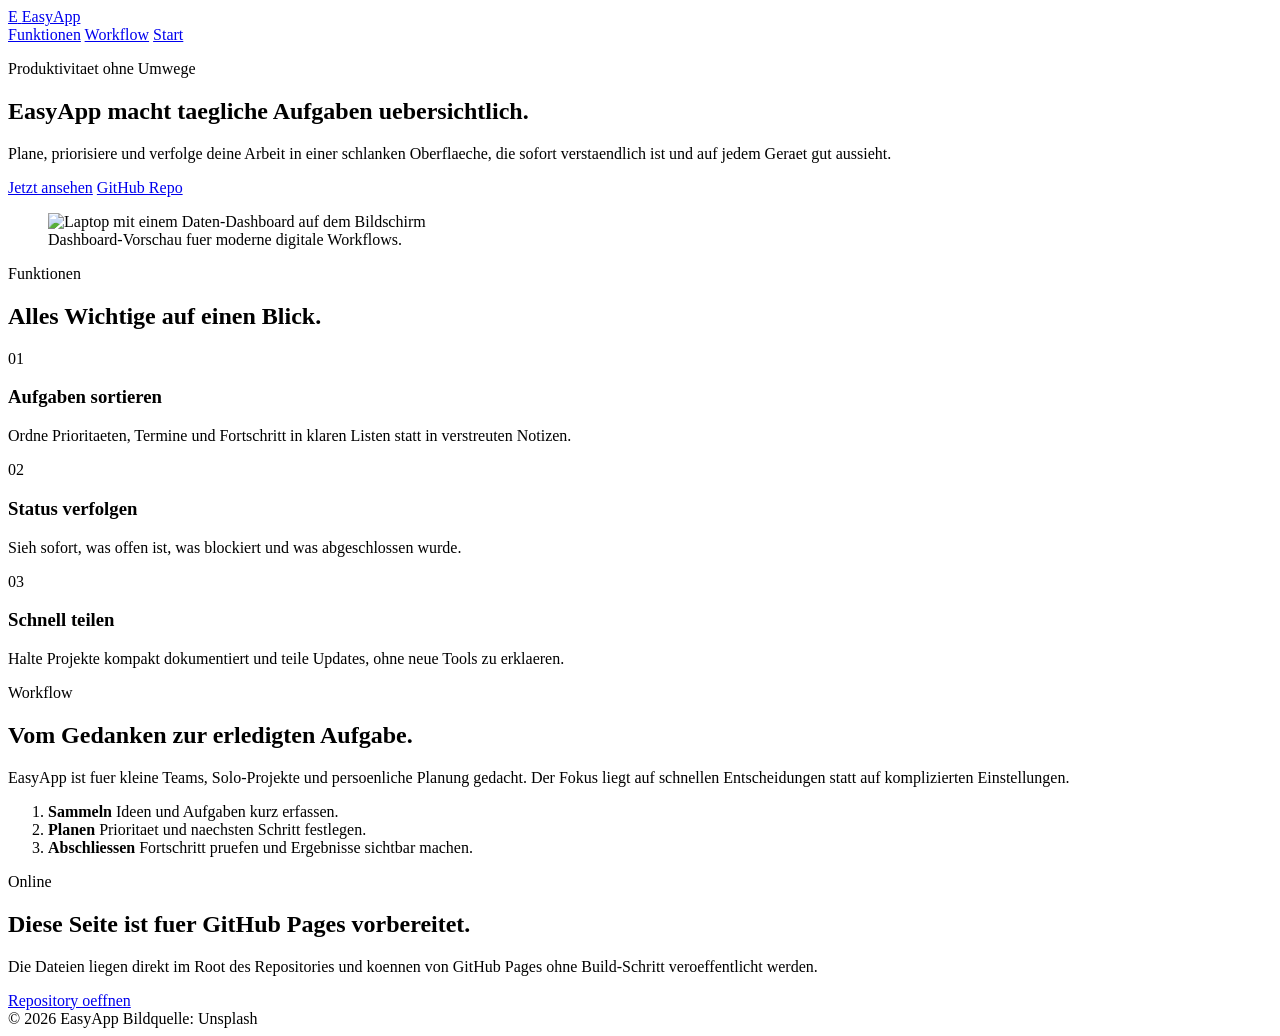
==== index.html @ eda817be "Add EasyApp landing page" ====
<!doctype html>
<html lang="de">
  <head>
    <meta charset="utf-8">
    <meta name="viewport" content="width=device-width, initial-scale=1">
    <meta name="description" content="EasyApp ist eine einfache, moderne Startseite fuer schnelle digitale Workflows.">
    <meta property="og:title" content="EasyApp">
    <meta property="og:description" content="Schnelle Workflows, klare Aufgaben und ein ruhiges Dashboard.">
    <meta property="og:type" content="website">
    <title>EasyApp | Einfache Workflows</title>
    <link rel="preconnect" href="https://images.unsplash.com">
    <link rel="stylesheet" href="styles.css">
  </head>
  <body>
    <header class="site-header">
      <a class="brand" href="#top" aria-label="EasyApp Startseite">
        <span class="brand-mark" aria-hidden="true">E</span>
        <span>EasyApp</span>
      </a>
      <nav aria-label="Hauptnavigation">
        <a href="#funktionen">Funktionen</a>
        <a href="#workflow">Workflow</a>
        <a href="#start">Start</a>
      </nav>
    </header>

    <main id="top">
      <section class="hero" aria-labelledby="hero-title">
        <div class="hero-copy">
          <p class="eyebrow">Produktivitaet ohne Umwege</p>
          <h1 id="hero-title">EasyApp macht taegliche Aufgaben uebersichtlich.</h1>
          <p class="hero-text">
            Plane, priorisiere und verfolge deine Arbeit in einer schlanken Oberflaeche,
            die sofort verstaendlich ist und auf jedem Geraet gut aussieht.
          </p>
          <div class="hero-actions" aria-label="Primaere Aktionen">
            <a class="button primary" href="#start">Jetzt ansehen</a>
            <a class="button secondary" href="https://github.com/Totanos/EasyApp.github.io">GitHub Repo</a>
          </div>
        </div>
        <figure class="hero-media">
          <img
            src="https://images.unsplash.com/photo-1551288049-bebda4e38f71?auto=format&fit=crop&w=1600&q=80"
            alt="Laptop mit einem Daten-Dashboard auf dem Bildschirm"
            width="1600"
            height="1067">
          <figcaption>Dashboard-Vorschau fuer moderne digitale Workflows.</figcaption>
        </figure>
      </section>

      <section class="section" id="funktionen" aria-labelledby="features-title">
        <div class="section-heading">
          <p class="eyebrow">Funktionen</p>
          <h2 id="features-title">Alles Wichtige auf einen Blick.</h2>
        </div>
        <div class="feature-grid">
          <article class="feature">
            <span class="feature-icon" aria-hidden="true">01</span>
            <h3>Aufgaben sortieren</h3>
            <p>Ordne Prioritaeten, Termine und Fortschritt in klaren Listen statt in verstreuten Notizen.</p>
          </article>
          <article class="feature">
            <span class="feature-icon" aria-hidden="true">02</span>
            <h3>Status verfolgen</h3>
            <p>Sieh sofort, was offen ist, was blockiert und was abgeschlossen wurde.</p>
          </article>
          <article class="feature">
            <span class="feature-icon" aria-hidden="true">03</span>
            <h3>Schnell teilen</h3>
            <p>Halte Projekte kompakt dokumentiert und teile Updates, ohne neue Tools zu erklaeren.</p>
          </article>
        </div>
      </section>

      <section class="workflow" id="workflow" aria-labelledby="workflow-title">
        <div>
          <p class="eyebrow">Workflow</p>
          <h2 id="workflow-title">Vom Gedanken zur erledigten Aufgabe.</h2>
          <p>
            EasyApp ist fuer kleine Teams, Solo-Projekte und persoenliche Planung gedacht.
            Der Fokus liegt auf schnellen Entscheidungen statt auf komplizierten Einstellungen.
          </p>
        </div>
        <ol class="steps">
          <li>
            <strong>Sammeln</strong>
            <span>Ideen und Aufgaben kurz erfassen.</span>
          </li>
          <li>
            <strong>Planen</strong>
            <span>Prioritaet und naechsten Schritt festlegen.</span>
          </li>
          <li>
            <strong>Abschliessen</strong>
            <span>Fortschritt pruefen und Ergebnisse sichtbar machen.</span>
          </li>
        </ol>
      </section>

      <section class="start" id="start" aria-labelledby="start-title">
        <div>
          <p class="eyebrow">Online</p>
          <h2 id="start-title">Diese Seite ist fuer GitHub Pages vorbereitet.</h2>
          <p>
            Die Dateien liegen direkt im Root des Repositories und koennen von GitHub Pages
            ohne Build-Schritt veroeffentlicht werden.
          </p>
        </div>
        <a class="button primary" href="https://github.com/Totanos/EasyApp.github.io">Repository oeffnen</a>
      </section>
    </main>

    <footer class="site-footer">
      <span>&copy; <span id="year">2026</span> EasyApp</span>
      <span>Bildquelle: Unsplash</span>
    </footer>

    <script src="script.js"></script>
  </body>
</html>
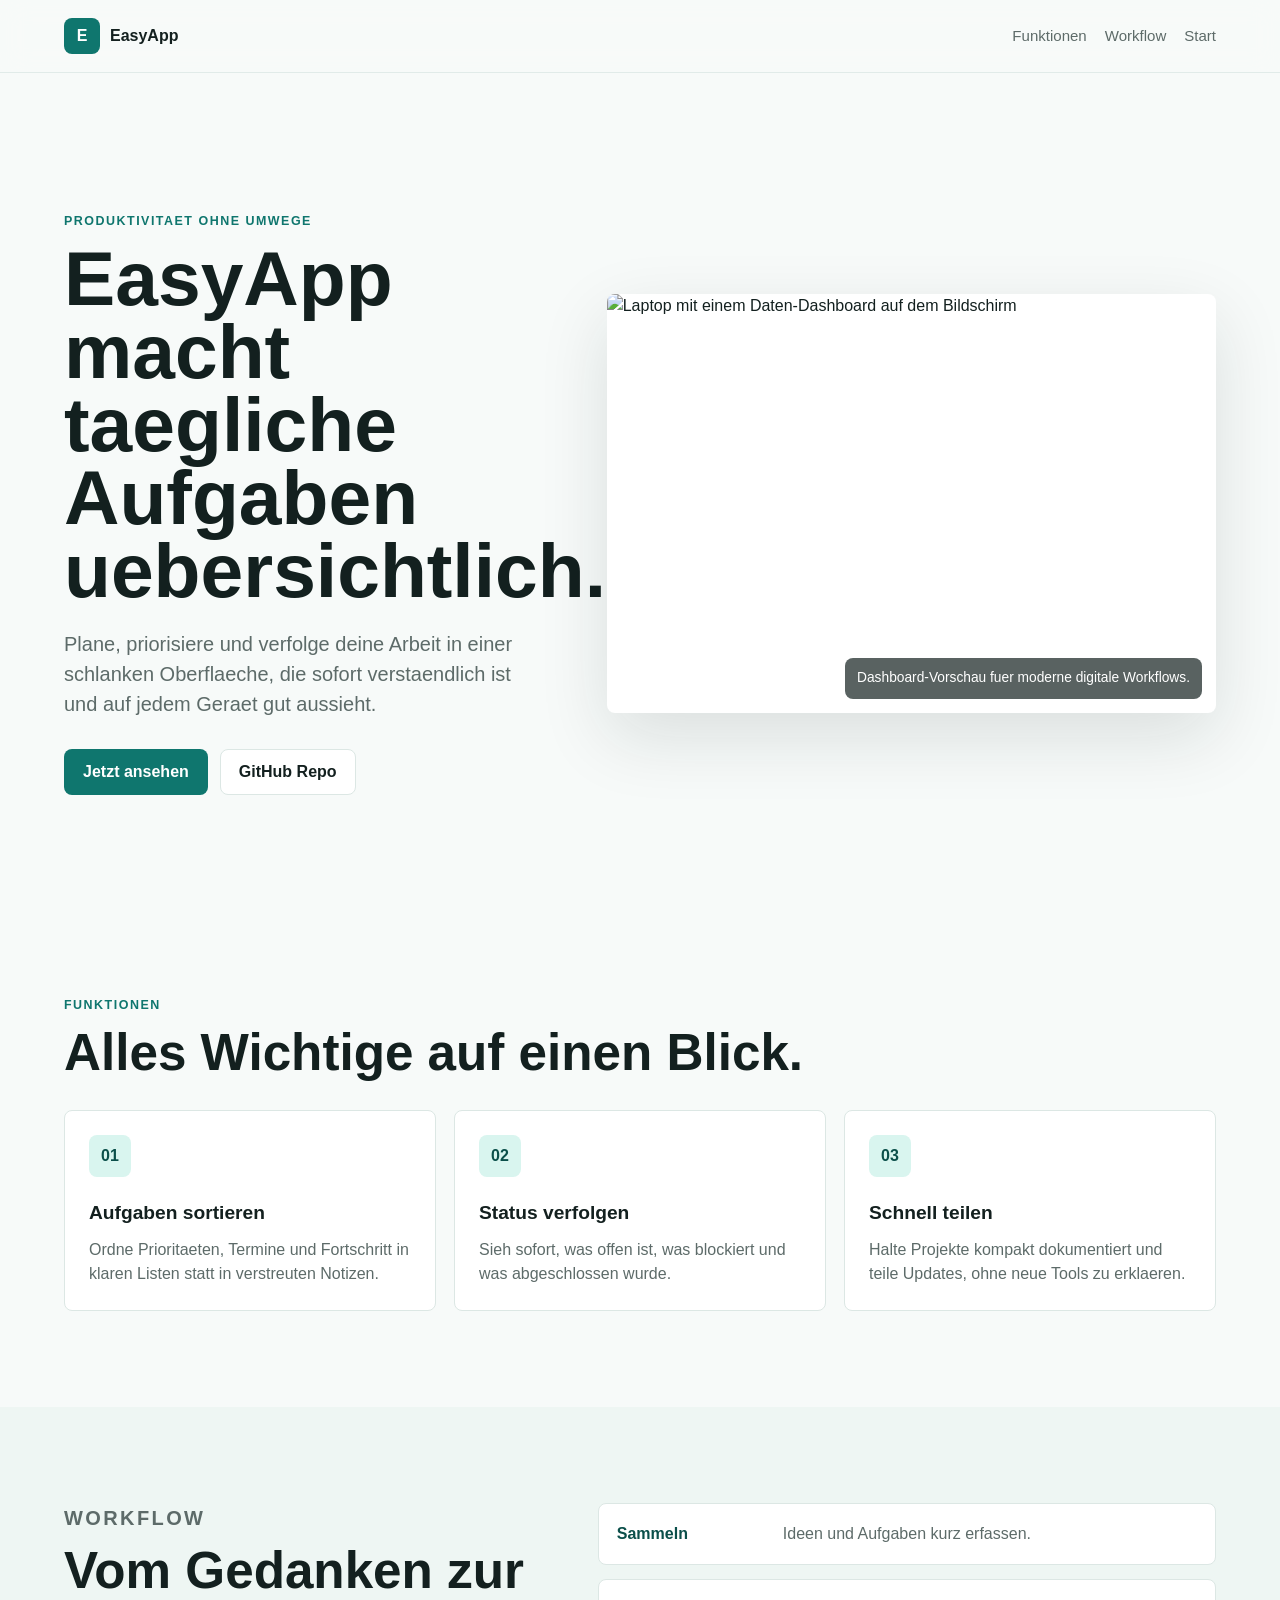
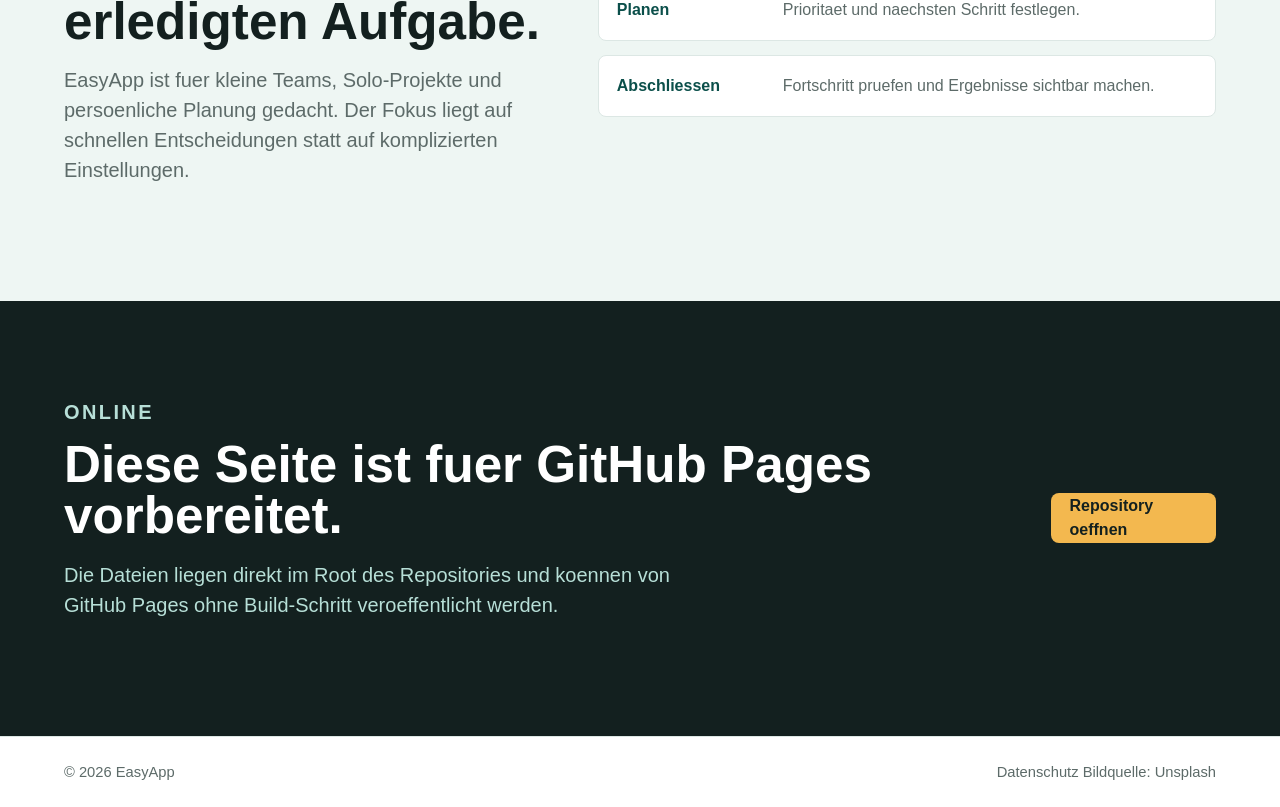
==== commit df91a5eb: "Link privacy policy page" ====
--- a/index.html
+++ b/index.html
@@ -112,7 +112,10 @@
 
     <footer class="site-footer">
       <span>&copy; <span id="year">2026</span> EasyApp</span>
-      <span>Bildquelle: Unsplash</span>
+      <span class="footer-links">
+        <a href="Datenschutz.html">Datenschutz</a>
+        <span>Bildquelle: Unsplash</span>
+      </span>
     </footer>
 
     <script src="script.js"></script>
--- a/styles.css
+++ b/styles.css
@@ -0,0 +1,370 @@
+:root {
+  color-scheme: light;
+  --bg: #f7faf9;
+  --surface: #ffffff;
+  --ink: #13201f;
+  --muted: #5d6b69;
+  --line: #dce7e4;
+  --teal: #0f766e;
+  --teal-dark: #0b4f4a;
+  --coral: #e86f51;
+  --gold: #f3b84f;
+  --shadow: 0 24px 70px rgba(19, 32, 31, 0.12);
+}
+
+* {
+  box-sizing: border-box;
+}
+
+html {
+  scroll-behavior: smooth;
+}
+
+body {
+  margin: 0;
+  font-family: Arial, Helvetica, sans-serif;
+  color: var(--ink);
+  background: var(--bg);
+  line-height: 1.5;
+}
+
+a {
+  color: inherit;
+  text-decoration: none;
+}
+
+img {
+  display: block;
+  max-width: 100%;
+}
+
+.site-header {
+  position: sticky;
+  top: 0;
+  z-index: 10;
+  display: flex;
+  align-items: center;
+  justify-content: space-between;
+  gap: 24px;
+  padding: 18px clamp(20px, 5vw, 72px);
+  background: rgba(247, 250, 249, 0.88);
+  border-bottom: 1px solid rgba(220, 231, 228, 0.78);
+  backdrop-filter: blur(14px);
+}
+
+.brand,
+.site-header nav,
+.hero-actions {
+  display: flex;
+  align-items: center;
+}
+
+.brand {
+  gap: 10px;
+  font-weight: 800;
+}
+
+.brand-mark {
+  display: grid;
+  width: 36px;
+  height: 36px;
+  place-items: center;
+  color: white;
+  background: var(--teal);
+  border-radius: 8px;
+}
+
+.site-header nav {
+  gap: 18px;
+  color: var(--muted);
+  font-size: 0.94rem;
+}
+
+.site-header nav a:hover {
+  color: var(--teal-dark);
+}
+
+.hero {
+  display: grid;
+  grid-template-columns: minmax(0, 0.88fr) minmax(320px, 1.12fr);
+  gap: clamp(28px, 5vw, 72px);
+  align-items: center;
+  min-height: calc(100vh - 73px);
+  padding: clamp(48px, 8vw, 96px) clamp(20px, 5vw, 72px) clamp(30px, 5vw, 62px);
+}
+
+.hero-copy {
+  max-width: 690px;
+}
+
+.eyebrow {
+  margin: 0 0 12px;
+  color: var(--teal);
+  font-size: 0.78rem;
+  font-weight: 800;
+  letter-spacing: 0.12em;
+  text-transform: uppercase;
+}
+
+h1,
+h2,
+h3,
+p {
+  margin-top: 0;
+}
+
+h1 {
+  margin-bottom: 22px;
+  font-size: clamp(2.7rem, 6vw, 6.6rem);
+  line-height: 0.95;
+  letter-spacing: 0;
+}
+
+h2 {
+  margin-bottom: 18px;
+  font-size: clamp(2rem, 4vw, 4rem);
+  line-height: 1;
+  letter-spacing: 0;
+}
+
+h3 {
+  margin-bottom: 10px;
+  font-size: 1.2rem;
+}
+
+.hero-text,
+.workflow p,
+.start p {
+  max-width: 620px;
+  color: var(--muted);
+  font-size: clamp(1rem, 1.6vw, 1.25rem);
+}
+
+.hero-actions {
+  flex-wrap: wrap;
+  gap: 12px;
+  margin-top: 30px;
+}
+
+.button {
+  display: inline-flex;
+  align-items: center;
+  justify-content: center;
+  min-height: 46px;
+  padding: 0 18px;
+  border: 1px solid transparent;
+  border-radius: 8px;
+  font-weight: 800;
+}
+
+.button.primary {
+  color: white;
+  background: var(--teal);
+}
+
+.button.primary:hover {
+  background: var(--teal-dark);
+}
+
+.button.secondary {
+  color: var(--ink);
+  background: white;
+  border-color: var(--line);
+}
+
+.button.secondary:hover {
+  border-color: var(--teal);
+}
+
+.hero-media {
+  position: relative;
+  margin: 0;
+  overflow: hidden;
+  border-radius: 8px;
+  box-shadow: var(--shadow);
+  aspect-ratio: 16 / 11;
+  background: var(--surface);
+}
+
+.hero-media img {
+  width: 100%;
+  height: 100%;
+  object-fit: cover;
+}
+
+.hero-media figcaption {
+  position: absolute;
+  right: 14px;
+  bottom: 14px;
+  max-width: min(360px, calc(100% - 28px));
+  padding: 10px 12px;
+  color: white;
+  background: rgba(19, 32, 31, 0.7);
+  border-radius: 8px;
+  font-size: 0.86rem;
+}
+
+.section,
+.workflow,
+.start {
+  padding: clamp(56px, 8vw, 96px) clamp(20px, 5vw, 72px);
+}
+
+.section-heading {
+  max-width: 740px;
+  margin-bottom: 32px;
+}
+
+.feature-grid {
+  display: grid;
+  grid-template-columns: repeat(3, minmax(0, 1fr));
+  gap: 18px;
+}
+
+.feature {
+  padding: 24px;
+  background: var(--surface);
+  border: 1px solid var(--line);
+  border-radius: 8px;
+}
+
+.feature p {
+  margin-bottom: 0;
+  color: var(--muted);
+}
+
+.feature-icon {
+  display: inline-grid;
+  width: 42px;
+  height: 42px;
+  margin-bottom: 22px;
+  place-items: center;
+  color: var(--teal-dark);
+  background: #d9f5ef;
+  border-radius: 8px;
+  font-weight: 800;
+}
+
+.workflow {
+  display: grid;
+  grid-template-columns: minmax(0, 0.9fr) minmax(320px, 1.1fr);
+  gap: 28px;
+  align-items: start;
+  background: #eef6f3;
+}
+
+.steps {
+  display: grid;
+  gap: 14px;
+  margin: 0;
+  padding: 0;
+  list-style: none;
+}
+
+.steps li {
+  display: grid;
+  grid-template-columns: 150px 1fr;
+  gap: 16px;
+  align-items: center;
+  padding: 18px;
+  background: white;
+  border: 1px solid var(--line);
+  border-radius: 8px;
+}
+
+.steps strong {
+  color: var(--teal-dark);
+}
+
+.steps span {
+  color: var(--muted);
+}
+
+.start {
+  display: flex;
+  align-items: center;
+  justify-content: space-between;
+  gap: 24px;
+  background: var(--ink);
+  color: white;
+}
+
+.start .eyebrow,
+.start p {
+  color: #b7dfd7;
+}
+
+.start .button.primary {
+  color: var(--ink);
+  background: var(--gold);
+}
+
+.site-footer {
+  display: flex;
+  justify-content: space-between;
+  gap: 16px;
+  padding: 24px clamp(20px, 5vw, 72px);
+  color: var(--muted);
+  background: white;
+  border-top: 1px solid var(--line);
+  font-size: 0.92rem;
+}
+
+@media (max-width: 880px) {
+  .site-header {
+    position: static;
+    align-items: flex-start;
+    flex-direction: column;
+  }
+
+  .site-header nav {
+    width: 100%;
+    justify-content: space-between;
+  }
+
+  .hero,
+  .workflow {
+    grid-template-columns: 1fr;
+  }
+
+  .hero {
+    min-height: auto;
+  }
+
+  .feature-grid {
+    grid-template-columns: 1fr;
+  }
+
+  .steps li {
+    grid-template-columns: 1fr;
+  }
+
+  .start,
+  .site-footer {
+    align-items: flex-start;
+    flex-direction: column;
+  }
+}
+
+@media (max-width: 520px) {
+  .site-header nav {
+    flex-wrap: wrap;
+    justify-content: flex-start;
+  }
+
+  h1 {
+    font-size: 2.55rem;
+  }
+
+  .hero-media figcaption {
+    position: static;
+    max-width: none;
+    color: var(--ink);
+    background: white;
+    border-radius: 0;
+  }
+
+  .button {
+    width: 100%;
+  }
+}
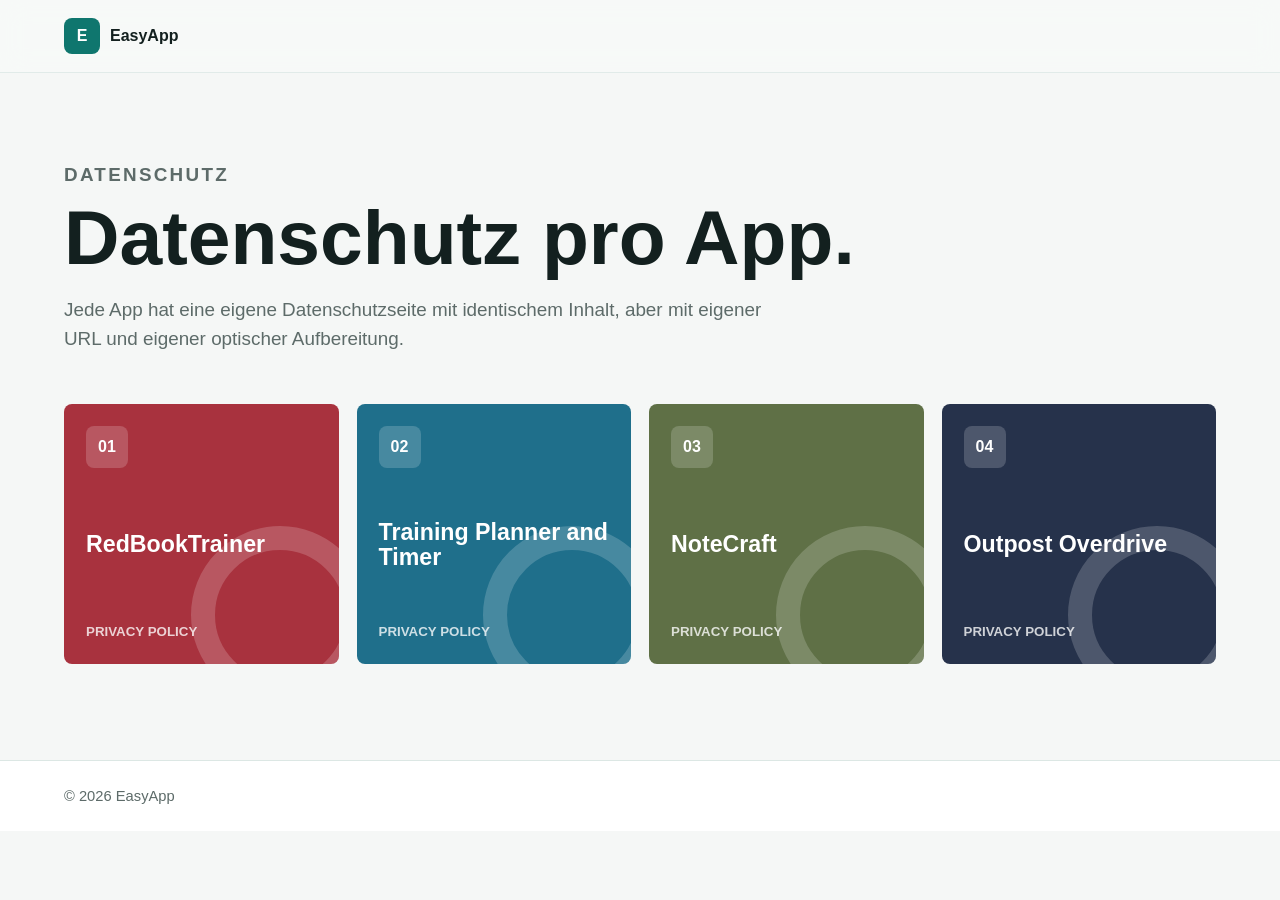
==== commit 22fd09e7: "Use app policy directory as homepage" ====
--- a/index.html
+++ b/index.html
@@ -3,119 +3,54 @@
   <head>
     <meta charset="utf-8">
     <meta name="viewport" content="width=device-width, initial-scale=1">
-    <meta name="description" content="EasyApp ist eine einfache, moderne Startseite fuer schnelle digitale Workflows.">
-    <meta property="og:title" content="EasyApp">
-    <meta property="og:description" content="Schnelle Workflows, klare Aufgaben und ein ruhiges Dashboard.">
-    <meta property="og:type" content="website">
-    <title>EasyApp | Einfache Workflows</title>
-    <link rel="preconnect" href="https://images.unsplash.com">
+    <meta name="description" content="Datenschutzseiten fuer RedBookTrainer, Training Planner and Timer, NoteCraft und Outpost Overdrive.">
+    <title>EasyApp | App-Auswahl</title>
     <link rel="stylesheet" href="styles.css">
   </head>
-  <body>
+  <body class="policy-page directory-page">
     <header class="site-header">
-      <a class="brand" href="#top" aria-label="EasyApp Startseite">
+      <a class="brand" href="./" aria-label="EasyApp Startseite">
         <span class="brand-mark" aria-hidden="true">E</span>
         <span>EasyApp</span>
       </a>
-      <nav aria-label="Hauptnavigation">
-        <a href="#funktionen">Funktionen</a>
-        <a href="#workflow">Workflow</a>
-        <a href="#start">Start</a>
-      </nav>
     </header>
 
-    <main id="top">
-      <section class="hero" aria-labelledby="hero-title">
-        <div class="hero-copy">
-          <p class="eyebrow">Produktivitaet ohne Umwege</p>
-          <h1 id="hero-title">EasyApp macht taegliche Aufgaben uebersichtlich.</h1>
-          <p class="hero-text">
-            Plane, priorisiere und verfolge deine Arbeit in einer schlanken Oberflaeche,
-            die sofort verstaendlich ist und auf jedem Geraet gut aussieht.
-          </p>
-          <div class="hero-actions" aria-label="Primaere Aktionen">
-            <a class="button primary" href="#start">Jetzt ansehen</a>
-            <a class="button secondary" href="https://github.com/Totanos/EasyApp.github.io">GitHub Repo</a>
-          </div>
-        </div>
-        <figure class="hero-media">
-          <img
-            src="https://images.unsplash.com/photo-1551288049-bebda4e38f71?auto=format&fit=crop&w=1600&q=80"
-            alt="Laptop mit einem Daten-Dashboard auf dem Bildschirm"
-            width="1600"
-            height="1067">
-          <figcaption>Dashboard-Vorschau fuer moderne digitale Workflows.</figcaption>
-        </figure>
+    <main>
+      <section class="policy-hero directory-hero" aria-labelledby="policy-title">
+        <p class="eyebrow">Datenschutz</p>
+        <h1 id="policy-title">Datenschutz pro App.</h1>
+        <p>
+          Jede App hat eine eigene Datenschutzseite mit identischem Inhalt,
+          aber mit eigener URL und eigener optischer Aufbereitung.
+        </p>
       </section>
 
-      <section class="section" id="funktionen" aria-labelledby="features-title">
-        <div class="section-heading">
-          <p class="eyebrow">Funktionen</p>
-          <h2 id="features-title">Alles Wichtige auf einen Blick.</h2>
-        </div>
-        <div class="feature-grid">
-          <article class="feature">
-            <span class="feature-icon" aria-hidden="true">01</span>
-            <h3>Aufgaben sortieren</h3>
-            <p>Ordne Prioritaeten, Termine und Fortschritt in klaren Listen statt in verstreuten Notizen.</p>
-          </article>
-          <article class="feature">
-            <span class="feature-icon" aria-hidden="true">02</span>
-            <h3>Status verfolgen</h3>
-            <p>Sieh sofort, was offen ist, was blockiert und was abgeschlossen wurde.</p>
-          </article>
-          <article class="feature">
-            <span class="feature-icon" aria-hidden="true">03</span>
-            <h3>Schnell teilen</h3>
-            <p>Halte Projekte kompakt dokumentiert und teile Updates, ohne neue Tools zu erklaeren.</p>
-          </article>
-        </div>
-      </section>
-
-      <section class="workflow" id="workflow" aria-labelledby="workflow-title">
-        <div>
-          <p class="eyebrow">Workflow</p>
-          <h2 id="workflow-title">Vom Gedanken zur erledigten Aufgabe.</h2>
-          <p>
-            EasyApp ist fuer kleine Teams, Solo-Projekte und persoenliche Planung gedacht.
-            Der Fokus liegt auf schnellen Entscheidungen statt auf komplizierten Einstellungen.
-          </p>
-        </div>
-        <ol class="steps">
-          <li>
-            <strong>Sammeln</strong>
-            <span>Ideen und Aufgaben kurz erfassen.</span>
-          </li>
-          <li>
-            <strong>Planen</strong>
-            <span>Prioritaet und naechsten Schritt festlegen.</span>
-          </li>
-          <li>
-            <strong>Abschliessen</strong>
-            <span>Fortschritt pruefen und Ergebnisse sichtbar machen.</span>
-          </li>
-        </ol>
-      </section>
-
-      <section class="start" id="start" aria-labelledby="start-title">
-        <div>
-          <p class="eyebrow">Online</p>
-          <h2 id="start-title">Diese Seite ist fuer GitHub Pages vorbereitet.</h2>
-          <p>
-            Die Dateien liegen direkt im Root des Repositories und koennen von GitHub Pages
-            ohne Build-Schritt veroeffentlicht werden.
-          </p>
-        </div>
-        <a class="button primary" href="https://github.com/Totanos/EasyApp.github.io">Repository oeffnen</a>
+      <section class="app-directory" aria-label="App Datenschutzseiten">
+        <a class="app-card redbook-card" href="redbooktrainer/">
+          <span>01</span>
+          <strong>RedBookTrainer</strong>
+          <small>Privacy Policy</small>
+        </a>
+        <a class="app-card planner-card" href="training-planner-and-timer/">
+          <span>02</span>
+          <strong>Training Planner and Timer</strong>
+          <small>Privacy Policy</small>
+        </a>
+        <a class="app-card notecraft-card" href="notecraft/">
+          <span>03</span>
+          <strong>NoteCraft</strong>
+          <small>Privacy Policy</small>
+        </a>
+        <a class="app-card outpost-card" href="outpost-overdrive/">
+          <span>04</span>
+          <strong>Outpost Overdrive</strong>
+          <small>Privacy Policy</small>
+        </a>
       </section>
     </main>
 
     <footer class="site-footer">
       <span>&copy; <span id="year">2026</span> EasyApp</span>
-      <span class="footer-links">
-        <a href="Datenschutz.html">Datenschutz</a>
-        <span>Bildquelle: Unsplash</span>
-      </span>
     </footer>
 
     <script src="script.js"></script>
--- a/styles.css
+++ b/styles.css
@@ -310,6 +310,350 @@
   font-size: 0.92rem;
 }
 
+.footer-links {
+  display: inline-flex;
+  flex-wrap: wrap;
+  gap: 14px;
+}
+
+.footer-links a {
+  color: var(--teal-dark);
+  font-weight: 800;
+}
+
+.policy-page {
+  background: white;
+}
+
+.policy-hero {
+  padding: clamp(48px, 7vw, 88px) clamp(20px, 5vw, 72px) 32px;
+}
+
+.policy-hero h1 {
+  max-width: 840px;
+  font-size: clamp(2.6rem, 6vw, 5.8rem);
+}
+
+.policy-hero p {
+  max-width: 720px;
+  color: var(--muted);
+  font-size: clamp(1rem, 1.6vw, 1.18rem);
+}
+
+.policy-embed {
+  padding: 0 clamp(20px, 5vw, 72px) clamp(48px, 7vw, 88px);
+}
+
+.policy-embed iframe {
+  width: 100%;
+  min-height: 76vh;
+  border: 1px solid var(--line);
+  border-radius: 8px;
+  background: white;
+}
+
+.directory-page {
+  background: #f5f7f6;
+}
+
+.directory-hero {
+  max-width: 980px;
+}
+
+.app-directory {
+  display: grid;
+  grid-template-columns: repeat(4, minmax(0, 1fr));
+  gap: 18px;
+  padding: 0 clamp(20px, 5vw, 72px) clamp(56px, 8vw, 96px);
+}
+
+.app-card {
+  min-height: 260px;
+  display: flex;
+  flex-direction: column;
+  justify-content: space-between;
+  gap: 20px;
+  padding: 22px;
+  color: white;
+  border-radius: 8px;
+  overflow: hidden;
+  position: relative;
+}
+
+.app-card::after {
+  content: "";
+  position: absolute;
+  inset: auto -30px -40px auto;
+  width: 130px;
+  height: 130px;
+  border: 24px solid rgba(255, 255, 255, 0.18);
+  border-radius: 50%;
+}
+
+.app-card span {
+  width: 42px;
+  height: 42px;
+  display: grid;
+  place-items: center;
+  background: rgba(255, 255, 255, 0.18);
+  border-radius: 8px;
+  font-weight: 800;
+}
+
+.app-card strong {
+  max-width: 240px;
+  font-size: 1.45rem;
+  line-height: 1.08;
+}
+
+.app-card small {
+  color: rgba(255, 255, 255, 0.78);
+  font-weight: 800;
+  text-transform: uppercase;
+}
+
+.redbook-card {
+  background: #a8323e;
+}
+
+.planner-card {
+  background: #1f6f8b;
+}
+
+.notecraft-card {
+  background: #5f7046;
+}
+
+.outpost-card {
+  background: #26324b;
+}
+
+.app-policy {
+  --app-bg: #f8f5f2;
+  --app-ink: #151515;
+  --app-muted: #66706c;
+  --app-surface: #ffffff;
+  --app-soft: #efe8e0;
+  --app-accent: #a8323e;
+  --app-accent-strong: #6f1d27;
+  min-height: 100vh;
+  color: var(--app-ink);
+  background:
+    linear-gradient(135deg, rgba(255, 255, 255, 0.72), rgba(255, 255, 255, 0)),
+    var(--app-bg);
+}
+
+.theme-redbook {
+  --app-bg: #fbf3f0;
+  --app-soft: #f4d8d3;
+  --app-accent: #b63642;
+  --app-accent-strong: #70212c;
+}
+
+.theme-planner {
+  --app-bg: #eef8fb;
+  --app-soft: #d3edf4;
+  --app-accent: #14708d;
+  --app-accent-strong: #0a4155;
+}
+
+.theme-notecraft {
+  --app-bg: #f5f6ec;
+  --app-soft: #e0e4ca;
+  --app-accent: #657848;
+  --app-accent-strong: #374526;
+}
+
+.theme-outpost {
+  --app-bg: #f0f2f7;
+  --app-soft: #d9dfef;
+  --app-accent: #293753;
+  --app-accent-strong: #11192b;
+}
+
+.policy-top {
+  display: flex;
+  justify-content: space-between;
+  align-items: center;
+  gap: 18px;
+  padding: 22px clamp(20px, 4vw, 56px);
+}
+
+.back-link,
+.policy-badge {
+  display: inline-flex;
+  align-items: center;
+  min-height: 38px;
+  padding: 0 13px;
+  border-radius: 8px;
+  font-weight: 800;
+}
+
+.back-link {
+  color: var(--app-accent-strong);
+  background: rgba(255, 255, 255, 0.7);
+}
+
+.policy-badge {
+  color: white;
+  background: var(--app-accent);
+}
+
+.policy-shell {
+  display: grid;
+  grid-template-columns: minmax(260px, 0.34fr) minmax(0, 0.66fr);
+  gap: clamp(22px, 4vw, 46px);
+  align-items: start;
+  padding: 18px clamp(20px, 4vw, 56px) clamp(48px, 7vw, 82px);
+}
+
+.policy-sidebar {
+  position: sticky;
+  top: 24px;
+  min-height: calc(100vh - 80px);
+  display: flex;
+  flex-direction: column;
+  justify-content: space-between;
+  gap: 26px;
+  padding: clamp(22px, 4vw, 34px);
+  color: white;
+  background: var(--app-accent-strong);
+  border-radius: 8px;
+}
+
+.policy-sidebar h1 {
+  margin: 0;
+  font-size: clamp(2.3rem, 5vw, 5.2rem);
+  line-height: 0.96;
+}
+
+.policy-sidebar p {
+  color: rgba(255, 255, 255, 0.78);
+}
+
+.app-number {
+  width: 52px;
+  height: 52px;
+  display: grid;
+  place-items: center;
+  color: var(--app-accent-strong);
+  background: white;
+  border-radius: 8px;
+  font-weight: 800;
+}
+
+.policy-sidebar nav {
+  display: grid;
+  gap: 8px;
+}
+
+.policy-sidebar nav a {
+  padding: 10px 0;
+  color: rgba(255, 255, 255, 0.82);
+  border-bottom: 1px solid rgba(255, 255, 255, 0.16);
+}
+
+.policy-content {
+  display: grid;
+  gap: 18px;
+}
+
+.policy-section {
+  padding: clamp(22px, 4vw, 38px);
+  background: rgba(255, 255, 255, 0.92);
+  border: 1px solid rgba(19, 32, 31, 0.08);
+  border-radius: 8px;
+}
+
+.policy-section h2 {
+  font-size: clamp(1.55rem, 3vw, 2.6rem);
+  line-height: 1.03;
+}
+
+.policy-section h3 {
+  color: var(--app-accent-strong);
+}
+
+.policy-section p,
+.policy-section dd {
+  color: var(--app-muted);
+}
+
+.policy-section a {
+  color: var(--app-accent-strong);
+  font-weight: 800;
+  text-decoration: underline;
+  text-underline-offset: 3px;
+}
+
+.intro-panel {
+  background: var(--app-soft);
+}
+
+.update-note {
+  margin-bottom: 0;
+  font-weight: 800;
+}
+
+.data-grid {
+  display: grid;
+  grid-template-columns: repeat(2, minmax(0, 1fr));
+  gap: 14px;
+}
+
+.data-card {
+  padding: 18px;
+  background: white;
+  border: 1px solid rgba(19, 32, 31, 0.1);
+  border-radius: 8px;
+}
+
+.data-card h3 {
+  margin-bottom: 16px;
+}
+
+.data-card dl {
+  margin: 0;
+}
+
+.data-card dt {
+  margin-top: 14px;
+  font-weight: 800;
+}
+
+.data-card dt:first-child {
+  margin-top: 0;
+}
+
+.data-card dd {
+  margin: 4px 0 0;
+}
+
+.info-strip {
+  display: grid;
+  gap: 14px;
+}
+
+.info-strip article {
+  padding: 18px 0 0;
+  border-top: 1px solid rgba(19, 32, 31, 0.1);
+}
+
+.info-strip article:first-child {
+  padding-top: 0;
+  border-top: 0;
+}
+
+.contact-panel {
+  background: var(--app-accent-strong);
+  color: white;
+}
+
+.contact-panel h3,
+.contact-panel p {
+  color: rgba(255, 255, 255, 0.82);
+}
+
 @media (max-width: 880px) {
   .site-header {
     position: static;
@@ -333,6 +677,20 @@
 
   .feature-grid {
     grid-template-columns: 1fr;
+  }
+
+  .app-directory,
+  .data-grid {
+    grid-template-columns: 1fr;
+  }
+
+  .policy-shell {
+    grid-template-columns: 1fr;
+  }
+
+  .policy-sidebar {
+    position: static;
+    min-height: auto;
   }
 
   .steps li {
@@ -367,4 +725,9 @@
   .button {
     width: 100%;
   }
-}
+
+  .policy-top {
+    align-items: flex-start;
+    flex-direction: column;
+  }
+}
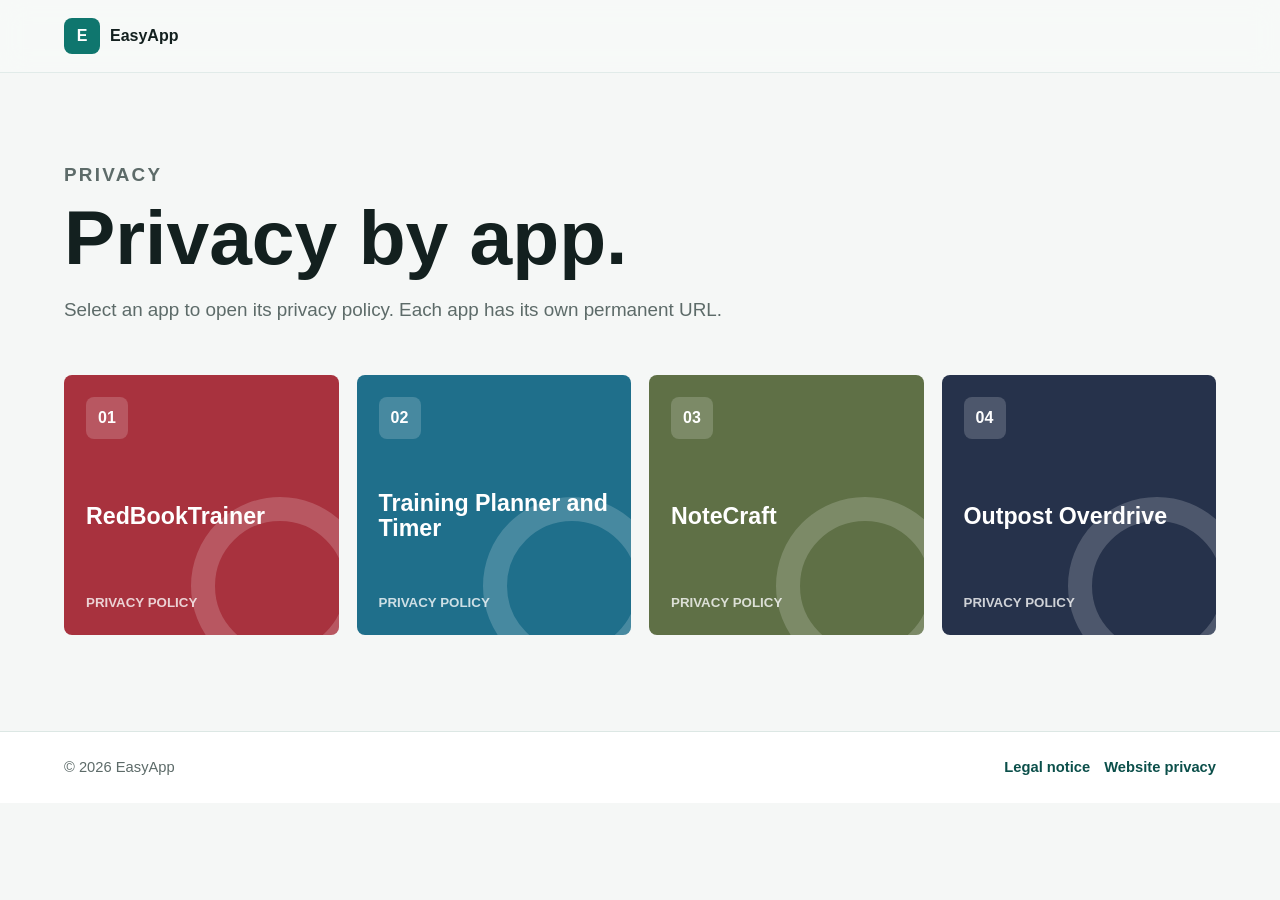
==== commit f95ed949: "Update app privacy policies and legal pages" ====
--- a/index.html
+++ b/index.html
@@ -1,15 +1,15 @@
 <!doctype html>
-<html lang="de">
+<html lang="en">
   <head>
     <meta charset="utf-8">
     <meta name="viewport" content="width=device-width, initial-scale=1">
-    <meta name="description" content="Datenschutzseiten fuer RedBookTrainer, Training Planner and Timer, NoteCraft und Outpost Overdrive.">
-    <title>EasyApp | App-Auswahl</title>
+    <meta name="description" content="Privacy policies for RedBookTrainer, Training Planner and Timer, NoteCraft, and Outpost Overdrive.">
+    <title>EasyApp | App Privacy Policies</title>
     <link rel="stylesheet" href="styles.css">
   </head>
   <body class="policy-page directory-page">
     <header class="site-header">
-      <a class="brand" href="./" aria-label="EasyApp Startseite">
+      <a class="brand" href="./" aria-label="EasyApp home">
         <span class="brand-mark" aria-hidden="true">E</span>
         <span>EasyApp</span>
       </a>
@@ -17,15 +17,12 @@
 
     <main>
       <section class="policy-hero directory-hero" aria-labelledby="policy-title">
-        <p class="eyebrow">Datenschutz</p>
-        <h1 id="policy-title">Datenschutz pro App.</h1>
-        <p>
-          Jede App hat eine eigene Datenschutzseite mit identischem Inhalt,
-          aber mit eigener URL und eigener optischer Aufbereitung.
-        </p>
+        <p class="eyebrow">Privacy</p>
+        <h1 id="policy-title">Privacy by app.</h1>
+        <p>Select an app to open its privacy policy. Each app has its own permanent URL.</p>
       </section>
 
-      <section class="app-directory" aria-label="App Datenschutzseiten">
+      <section class="app-directory" aria-label="App privacy policies">
         <a class="app-card redbook-card" href="redbooktrainer/">
           <span>01</span>
           <strong>RedBookTrainer</strong>
@@ -51,8 +48,11 @@
 
     <footer class="site-footer">
       <span>&copy; <span id="year">2026</span> EasyApp</span>
+      <span class="footer-links">
+        <a href="Impressum.html">Legal notice</a>
+        <a href="Web-Datenschutz.html">Website privacy</a>
+      </span>
     </footer>
-
     <script src="script.js"></script>
   </body>
 </html>
